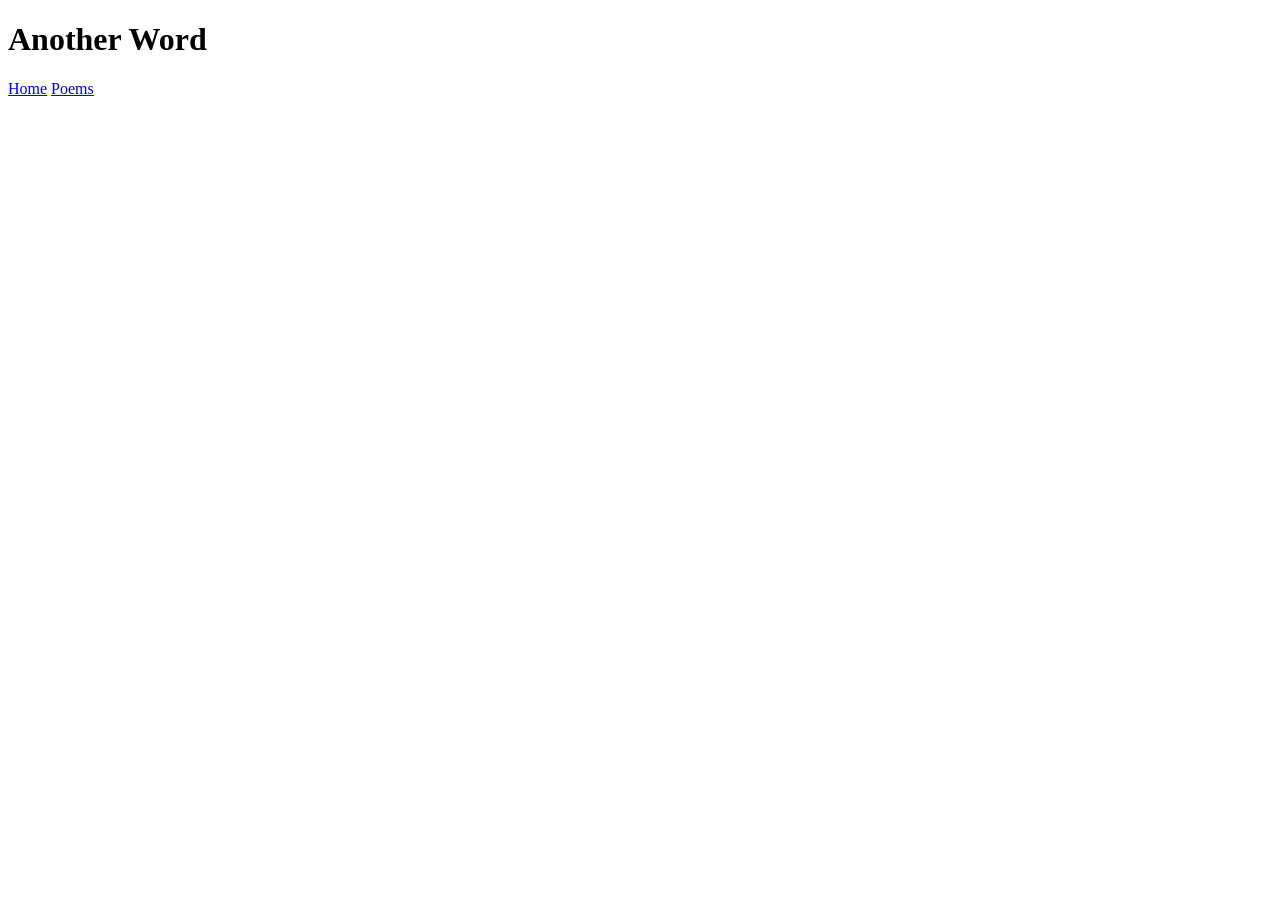
==== about.html @ 73b7e1db "Create about.html" ====
<!DOCTYPE html>
<html lang="en">
<head>
<meta charset="UTF-8">
<meta name="viewport" content="width=device-width, initial-scale=1.0">
<title>Another Word — About</title>
<link rel="stylesheet" href="assets/css/style.css">
</head>

<body>

<header class="navbar">
  <h1 class="logo">Another Word</h1>
  <nav>
    <a href="index.html">Home</a>
    <a href="poems.html">Poems</a>
  </nav>
</header>

<main class="container">
</main>

</body>
</html>
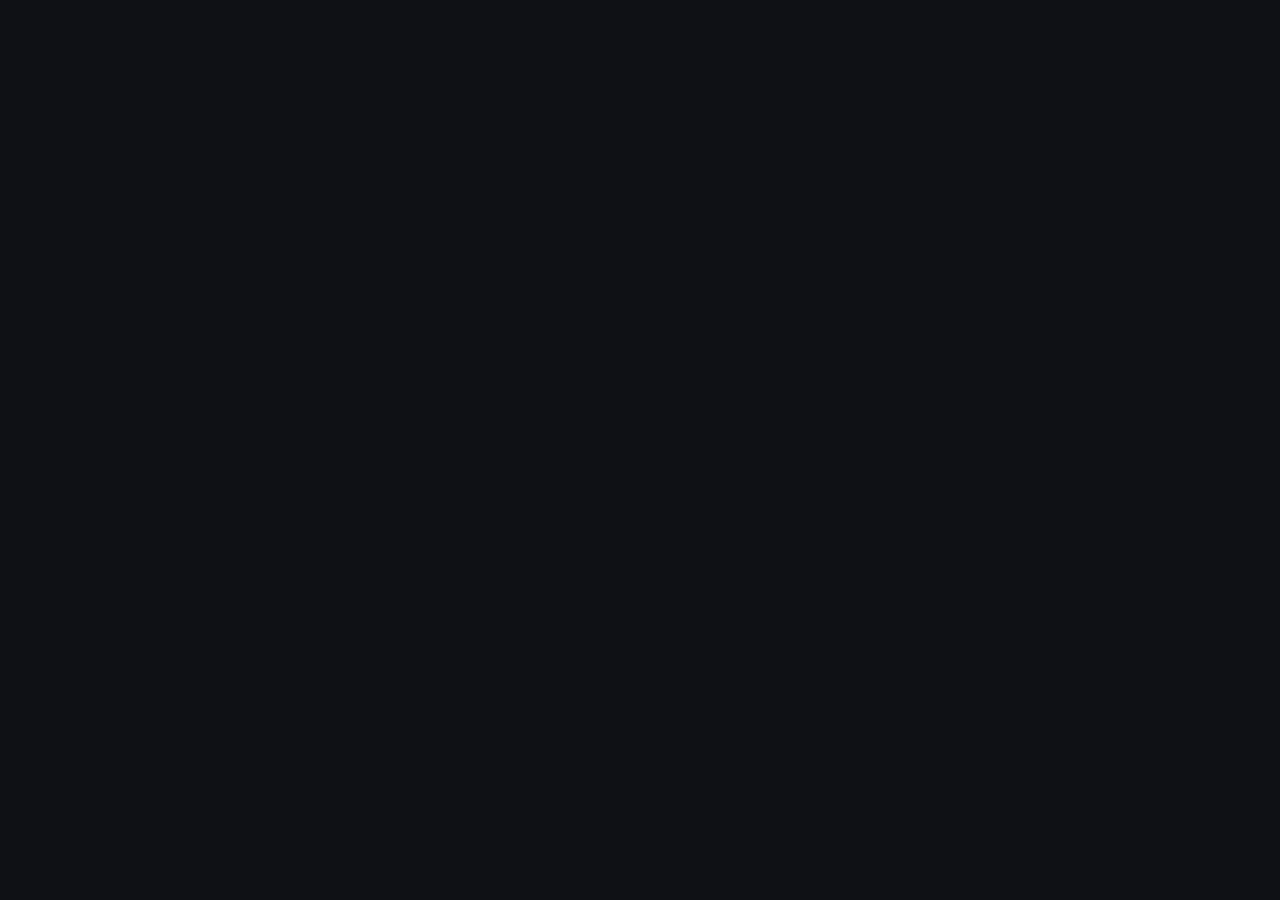
==== commit 1bf1e712: "Update about.html" ====
--- a/about.html
+++ b/about.html
@@ -3,8 +3,8 @@
 <head>
 <meta charset="UTF-8">
 <meta name="viewport" content="width=device-width, initial-scale=1.0">
-<title>Another Word — About</title>
-<link rel="stylesheet" href="assets/css/style.css">
+<title>About</title>
+<link rel="stylesheet" href="style.css">
 </head>
 
 <body>
--- a/style.css
+++ b/style.css
@@ -0,0 +1,141 @@
+:root {
+  --bg: #0f1115;
+  --surface: #171a21;
+  --text: #e6e9ef;
+  --muted: #9aa3b2;
+  --accent: #7aa2f7;
+  --soft: #2a2f3a;
+}
+
+* {
+  margin: 0;
+  padding: 0;
+  box-sizing: border-box;
+}
+
+body {
+  background: var(--bg);
+  color: var(--text);
+  font-family: Inter, sans-serif;
+  opacity: 0;
+  transition: opacity 0.4s ease;
+}
+
+body.fade-in {
+  opacity: 1;
+}
+
+body.fade-out {
+  opacity: 0;
+}
+
+/* NAV */
+.navbar {
+  display: flex;
+  justify-content: space-between;
+  padding: 1.5rem 2rem;
+}
+
+.logo {
+  font-family: serif;
+}
+
+nav a {
+  margin-left: 1.5rem;
+  color: var(--muted);
+  text-decoration: none;
+}
+
+nav a:hover {
+  color: var(--text);
+}
+
+/* LAYOUT */
+.container {
+  max-width: 900px;
+  margin: 4rem auto;
+  padding: 0 1rem;
+}
+
+.carousel {
+  display: flex;
+  gap: 1rem;
+  overflow-x: auto;
+  padding: 2rem;
+}
+
+.list-section {
+  padding: 2rem;
+}
+
+.grid {
+  display: grid;
+  gap: 1rem;
+}
+
+/* CARD */
+.card {
+  background: var(--surface);
+  padding: 1.2rem;
+  border-radius: 10px;
+  cursor: pointer;
+  transition: background 0.25s;
+}
+
+.card:hover {
+  background: var(--soft);
+}
+
+/* SEARCH */
+.search {
+  margin-bottom: 1rem;
+  width: 100%;
+  padding: 0.7rem;
+  background: var(--surface);
+  border: none;
+  color: var(--text);
+}
+
+/* TAGS */
+#tags {
+  margin-bottom: 1rem;
+}
+
+#tags button {
+  margin-right: 0.5rem;
+  margin-bottom: 0.5rem;
+  background: var(--surface);
+  border: none;
+  padding: 0.5rem 0.8rem;
+  color: var(--muted);
+  cursor: pointer;
+}
+
+#tags button:hover {
+  color: var(--text);
+}
+
+/* POEM */
+.poem-container {
+  max-width: 600px;
+  margin: 6rem auto;
+  padding: 0 1rem;
+}
+
+.poem-container h1 {
+  margin-bottom: 2rem;
+  font-family: serif;
+}
+
+.poem-container p {
+  color: var(--muted);
+  line-height: 1.8;
+}
+
+/* AUTHOR */
+.author {
+  max-width: 600px;
+  margin: 4rem auto;
+  text-align: center;
+  color: var(--muted);
+}
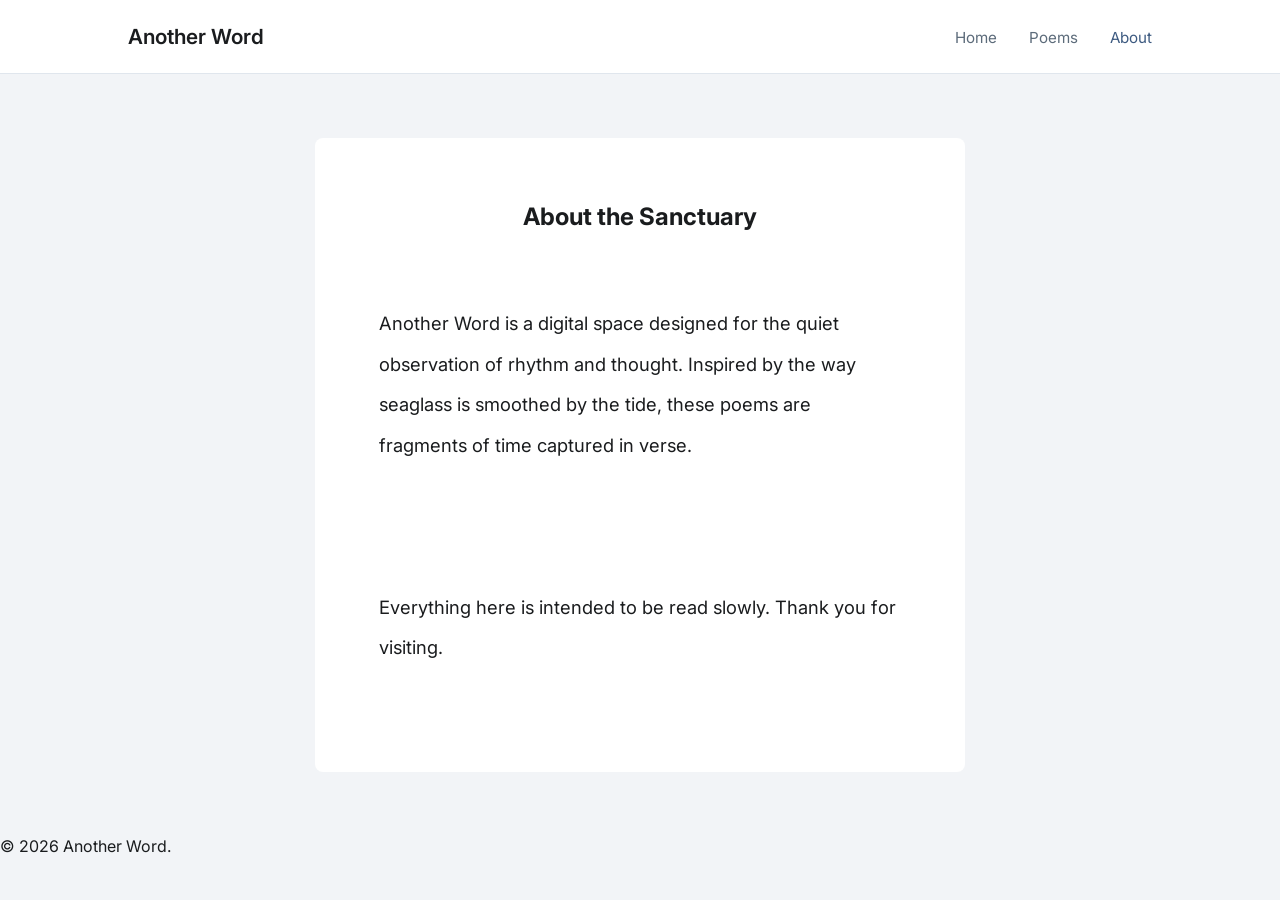
==== commit f2e661d1: "Update about.html" ====
--- a/about.html
+++ b/about.html
@@ -1,24 +1,39 @@
 <!DOCTYPE html>
 <html lang="en">
 <head>
-<meta charset="UTF-8">
-<meta name="viewport" content="width=device-width, initial-scale=1.0">
-<title>About</title>
-<link rel="stylesheet" href="style.css">
+    <meta charset="UTF-8">
+    <meta name="viewport" content="width=device-width, initial-scale=1.0">
+    <title>About | Another Word</title>
+    <link rel="stylesheet" href="style.css">
+    <link href="https://fonts.googleapis.com/css2?family=Inter:wght@300;400;600&display=swap" rel="stylesheet">
 </head>
+<body class="fade-in">
+    <header>
+        <nav class="navbar">
+            <div class="logo"><a href="index.html">Another Word</a></div>
+            <ul class="nav-links">
+                <li><a href="index.html">Home</a></li>
+                <li><a href="poems.html">Poems</a></li>
+                <li><a href="about.html" class="active">About</a></li>
+            </ul>
+        </nav>
+    </header>
 
-<body>
+    <main class="container">
+        <section class="poem-view"> <h1 style="text-align: center; margin-bottom: 2rem;">About the Sanctuary</h1>
+            <div class="poem-body">
+                <p>Another Word is a digital space designed for the quiet observation of rhythm and thought. Inspired by the way seaglass is smoothed by the tide, these poems are fragments of time captured in verse.</p>
+                <br>
+                <p>Everything here is intended to be read slowly. Thank you for visiting.</p>
+            </div>
+        </article>
+    </main>
 
-<header class="navbar">
-  <h1 class="logo">Another Word</h1>
-  <nav>
-    <a href="index.html">Home</a>
-    <a href="poems.html">Poems</a>
-  </nav>
-</header>
+    <footer>
+        <p>&copy; 2026 Another Word.</p>
+    </footer>
 
-<main class="container">
-</main>
-
+    <script src="data.js"></script>
+    <script src="main.js"></script>
 </body>
 </html>
--- a/style.css
+++ b/style.css
@@ -1,141 +1,111 @@
 :root {
-  --bg: #0f1115;
-  --surface: #171a21;
-  --text: #e6e9ef;
-  --muted: #9aa3b2;
-  --accent: #7aa2f7;
-  --soft: #2a2f3a;
+  --bg: #f2f4f7;         /* Very soft blue-grey wash */
+  --surface: #ffffff;    /* Pure white */
+  --text: #1a1c1e;       /* Almost black for high readability */
+  --muted: #5c6b7a;      /* Muted steel blue */
+  --accent: #3d5a80;     /* Gentle deep denim blue */
+  --soft: #e0e6ed;       /* Light blue-grey borders */
+  --shadow: rgba(0, 0, 0, 0.06);
 }
 
-* {
-  margin: 0;
-  padding: 0;
-  box-sizing: border-box;
-}
+* { margin: 0; padding: 0; box-sizing: border-box; }
 
 body {
   background: var(--bg);
   color: var(--text);
-  font-family: Inter, sans-serif;
+  font-family: 'Inter', sans-serif;
   opacity: 0;
-  transition: opacity 0.4s ease;
+  transition: opacity 0.6s ease-in-out;
+  -webkit-font-smoothing: antialiased;
 }
 
-body.fade-in {
-  opacity: 1;
+body.fade-in { opacity: 1; }
+body.fade-out { opacity: 0; }
+
+/* Navigation */
+header {
+  background: var(--surface);
+  border-bottom: 1px solid var(--soft);
+  position: sticky;
+  top: 0;
+  z-index: 100;
 }
 
-body.fade-out {
-  opacity: 0;
-}
-
-/* NAV */
 .navbar {
   display: flex;
   justify-content: space-between;
-  padding: 1.5rem 2rem;
+  align-items: center;
+  padding: 1.5rem 10%;
 }
 
-.logo {
-  font-family: serif;
+.logo a {
+  text-decoration: none;
+  font-weight: 600;
+  font-size: 1.3rem;
+  color: var(--text); /* Black logo for contrast */
 }
 
-nav a {
-  margin-left: 1.5rem;
+.nav-links { list-style: none; display: flex; gap: 2rem; }
+.nav-links a {
+  text-decoration: none;
   color: var(--muted);
-  text-decoration: none;
+  font-size: 0.95rem;
+  transition: color 0.3s;
 }
 
-nav a:hover {
+.nav-links a:hover, .nav-links a.active { color: var(--accent); }
+
+/* Layout & Containers */
+.container { max-width: 1000px; margin: 4rem auto; padding: 0 2rem; }
+
+.hero h1 {
+  font-size: 2.5rem;
+  font-weight: 300;
   color: var(--text);
+  line-height: 1.2;
+  margin-bottom: 4rem;
 }
 
-/* LAYOUT */
-.container {
-  max-width: 900px;
-  margin: 4rem auto;
-  padding: 0 1rem;
+/* Cards & Grid */
+.grid {
+  display: grid;
+  grid-template-columns: repeat(auto-fill, minmax(280px, 1fr));
+  gap: 2rem;
 }
 
-.carousel {
-  display: flex;
-  gap: 1rem;
-  overflow-x: auto;
-  padding: 2rem;
-}
-
-.list-section {
-  padding: 2rem;
-}
-
-.grid {
-  display: grid;
-  gap: 1rem;
-}
-
-/* CARD */
 .card {
   background: var(--surface);
-  padding: 1.2rem;
-  border-radius: 10px;
+  padding: 2.5rem;
+  border-radius: 12px;
   cursor: pointer;
-  transition: background 0.25s;
+  border: 1px solid var(--soft);
+  box-shadow: 0 4px 12px var(--shadow);
+  transition: transform 0.3s ease, box-shadow 0.3s ease;
 }
 
 .card:hover {
-  background: var(--soft);
+  transform: translateY(-5px);
+  box-shadow: 0 12px 24px rgba(0, 0, 0, 0.1);
 }
 
-/* SEARCH */
-.search {
-  margin-bottom: 1rem;
-  width: 100%;
-  padding: 0.7rem;
+.card-date { display: block; font-size: 0.7rem; color: var(--muted); margin-bottom: 0.5rem; text-transform: uppercase; }
+.card-title { color: var(--accent); margin-bottom: 0.8rem; font-weight: 600; }
+.card-snippet { font-size: 0.9rem; color: var(--muted); line-height: 1.5; }
+
+/* Poem View */
+.poem-view {
+  max-width: 650px;
+  margin: 0 auto;
+  padding: 4rem;
   background: var(--surface);
-  border: none;
-  color: var(--text);
+  border-radius: 8px;
 }
 
-/* TAGS */
-#tags {
-  margin-bottom: 1rem;
+.poem-body { line-height: 2.2; font-size: 1.15rem; white-space: pre-line; }
+
+/* Mobile */
+@media (max-width: 768px) {
+  .navbar { flex-direction: column; gap: 1rem; }
+  .grid { grid-template-columns: 1fr; }
+  .poem-view { padding: 2rem 1rem; background: transparent; }
 }
-
-#tags button {
-  margin-right: 0.5rem;
-  margin-bottom: 0.5rem;
-  background: var(--surface);
-  border: none;
-  padding: 0.5rem 0.8rem;
-  color: var(--muted);
-  cursor: pointer;
-}
-
-#tags button:hover {
-  color: var(--text);
-}
-
-/* POEM */
-.poem-container {
-  max-width: 600px;
-  margin: 6rem auto;
-  padding: 0 1rem;
-}
-
-.poem-container h1 {
-  margin-bottom: 2rem;
-  font-family: serif;
-}
-
-.poem-container p {
-  color: var(--muted);
-  line-height: 1.8;
-}
-
-/* AUTHOR */
-.author {
-  max-width: 600px;
-  margin: 4rem auto;
-  text-align: center;
-  color: var(--muted);
-}
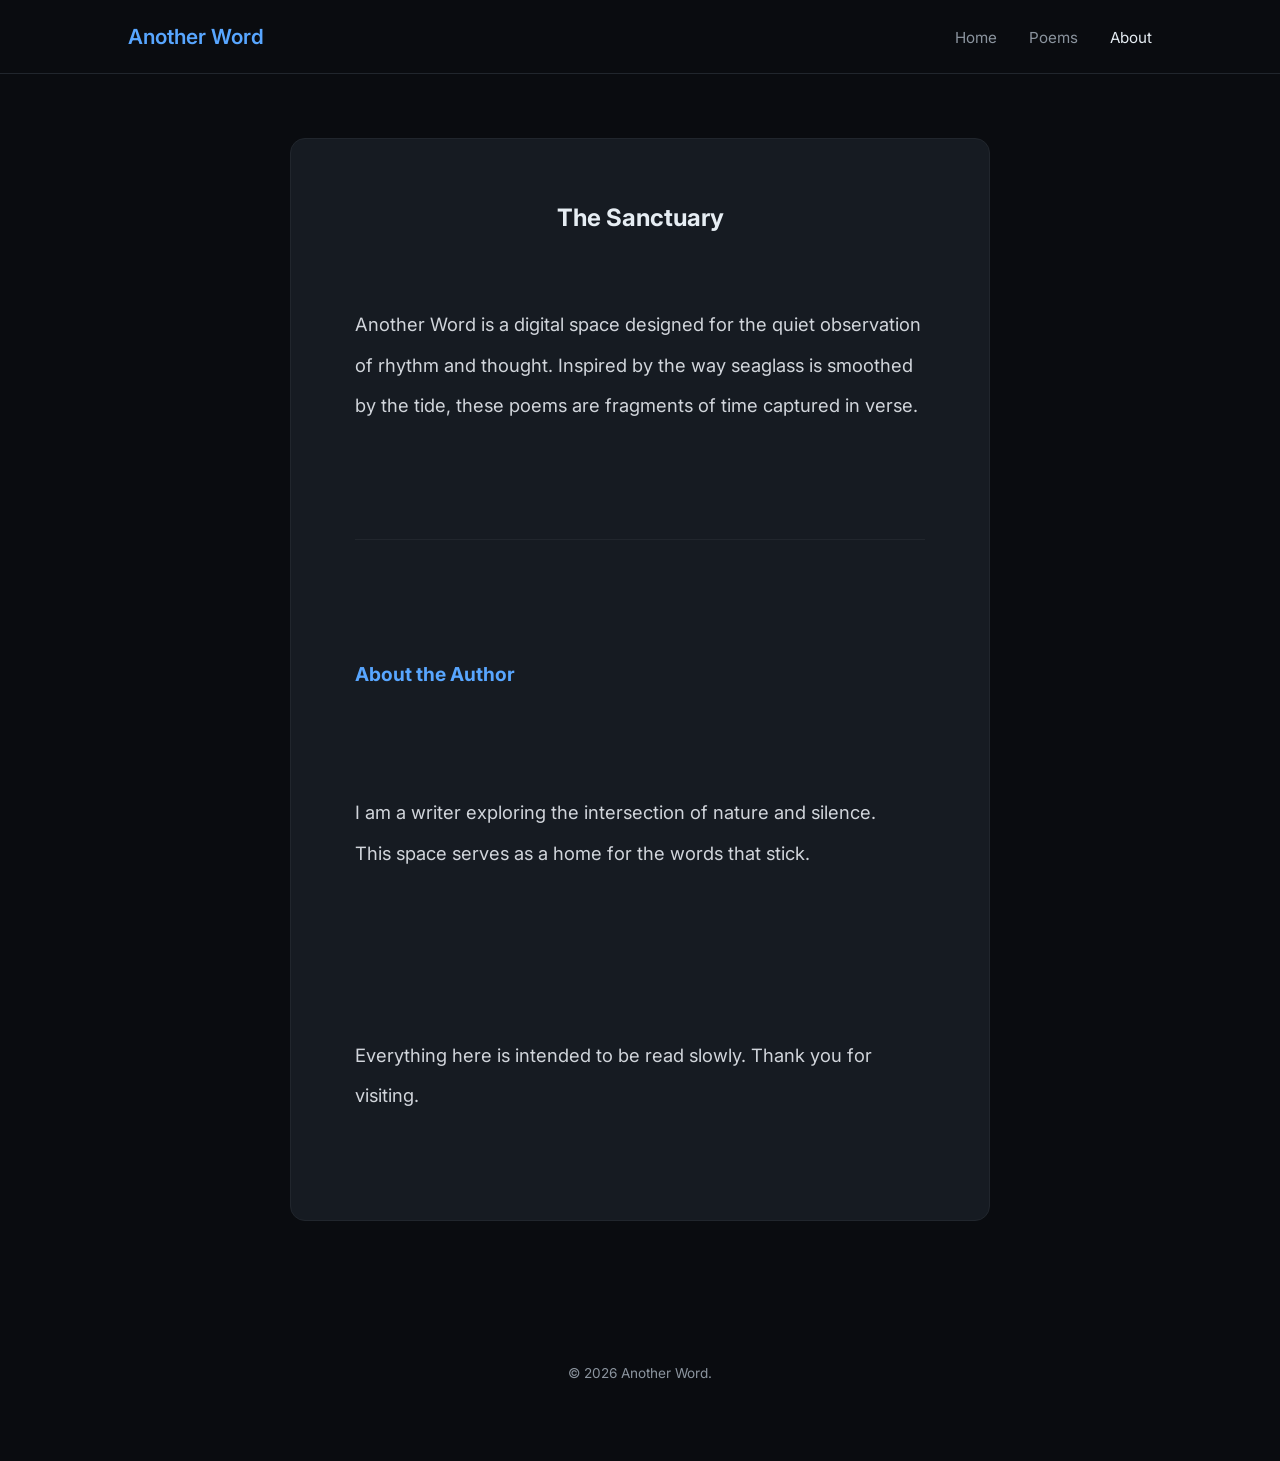
==== commit df81fc65: "Update about.html" ====
--- a/about.html
+++ b/about.html
@@ -20,14 +20,23 @@
     </header>
 
     <main class="container">
-        <section class="poem-view"> <h1 style="text-align: center; margin-bottom: 2rem;">About the Sanctuary</h1>
+        <section class="poem-view"> 
+            <h1 style="text-align: center; margin-bottom: 2rem;">The Sanctuary</h1>
             <div class="poem-body">
                 <p>Another Word is a digital space designed for the quiet observation of rhythm and thought. Inspired by the way seaglass is smoothed by the tide, these poems are fragments of time captured in verse.</p>
+                
+                <hr style="border: 0; border-top: 1px solid var(--soft); margin: 2rem 0;">
+
+                <h2 style="color: var(--accent); font-size: 1.2rem; margin-bottom: 1rem;">About the Author</h2>
+                <p id="author-blurb">
+                    I am a writer exploring the intersection of nature and silence. 
+                    This space serves as a home for the words that stick.
+                </p>
+                
                 <br>
                 <p>Everything here is intended to be read slowly. Thank you for visiting.</p>
             </div>
-        </article>
-    </main>
+        </section> </main>
 
     <footer>
         <p>&copy; 2026 Another Word.</p>
--- a/style.css
+++ b/style.css
@@ -1,11 +1,12 @@
 :root {
-  --bg: #f2f4f7;         /* Very soft blue-grey wash */
-  --surface: #ffffff;    /* Pure white */
-  --text: #1a1c1e;       /* Almost black for high readability */
-  --muted: #5c6b7a;      /* Muted steel blue */
-  --accent: #3d5a80;     /* Gentle deep denim blue */
-  --soft: #e0e6ed;       /* Light blue-grey borders */
-  --shadow: rgba(0, 0, 0, 0.06);
+  /* Midnight Palette */
+  --bg: #0a0c10;         /* Deep Black-Blue */
+  --surface: #161b22;    /* Dark Navy for cards/sections */
+  --text: #e6edf3;       /* Bright off-white for contrast */
+  --muted: #8b949e;      /* Soft grey-blue */
+  --accent: #58a6ff;     /* Gentle glowing blue */
+  --soft: #21262d;       /* Subtle borders */
+  --shadow: rgba(0, 0, 0, 0.4);
 }
 
 * { margin: 0; padding: 0; box-sizing: border-box; }
@@ -24,7 +25,7 @@
 
 /* Navigation */
 header {
-  background: var(--surface);
+  background: var(--bg); /* Keep header dark */
   border-bottom: 1px solid var(--soft);
   position: sticky;
   top: 0;
@@ -42,7 +43,7 @@
   text-decoration: none;
   font-weight: 600;
   font-size: 1.3rem;
-  color: var(--text); /* Black logo for contrast */
+  color: var(--accent); /* Logo glows in blue */
 }
 
 .nav-links { list-style: none; display: flex; gap: 2rem; }
@@ -53,7 +54,7 @@
   transition: color 0.3s;
 }
 
-.nav-links a:hover, .nav-links a.active { color: var(--accent); }
+.nav-links a:hover, .nav-links a.active { color: var(--text); }
 
 /* Layout & Containers */
 .container { max-width: 1000px; margin: 4rem auto; padding: 0 2rem; }
@@ -73,6 +74,7 @@
   gap: 2rem;
 }
 
+/* Gentle colored section background */
 .card {
   background: var(--surface);
   padding: 2.5rem;
@@ -80,32 +82,56 @@
   cursor: pointer;
   border: 1px solid var(--soft);
   box-shadow: 0 4px 12px var(--shadow);
-  transition: transform 0.3s ease, box-shadow 0.3s ease;
+  transition: transform 0.3s ease, background 0.3s ease;
 }
 
 .card:hover {
   transform: translateY(-5px);
-  box-shadow: 0 12px 24px rgba(0, 0, 0, 0.1);
+  background: #1c2128; /* Slightly lighter on hover */
+  border-color: var(--accent);
 }
 
-.card-date { display: block; font-size: 0.7rem; color: var(--muted); margin-bottom: 0.5rem; text-transform: uppercase; }
+.card-date { display: block; font-size: 0.7rem; color: var(--muted); margin-bottom: 0.5rem; }
 .card-title { color: var(--accent); margin-bottom: 0.8rem; font-weight: 600; }
 .card-snippet { font-size: 0.9rem; color: var(--muted); line-height: 1.5; }
 
-/* Poem View */
+/* Poem View (The Gentle Background Section) */
 .poem-view {
-  max-width: 650px;
+  max-width: 700px;
   margin: 0 auto;
   padding: 4rem;
-  background: var(--surface);
-  border-radius: 8px;
+  background: var(--surface); /* Gentle dark blue background */
+  border-radius: 15px;
+  border: 1px solid var(--soft);
 }
 
-.poem-body { line-height: 2.2; font-size: 1.15rem; white-space: pre-line; }
+.poem-body { line-height: 2.2; font-size: 1.15rem; white-space: pre-line; color: #d1d5db; }
+
+/* Search Bar (Dark Mode) */
+.search {
+  width: 100%;
+  padding: 1rem 1.5rem;
+  background: var(--surface);
+  border: 1px solid var(--soft);
+  border-radius: 30px;
+  color: var(--text);
+  margin-bottom: 2rem;
+  outline: none;
+}
+
+.search:focus { border-color: var(--accent); }
+
+/* Footer */
+footer {
+  text-align: center;
+  padding: 5rem 0;
+  color: var(--muted);
+  font-size: 0.85rem;
+}
 
 /* Mobile */
 @media (max-width: 768px) {
   .navbar { flex-direction: column; gap: 1rem; }
   .grid { grid-template-columns: 1fr; }
-  .poem-view { padding: 2rem 1rem; background: transparent; }
+  .poem-view { padding: 2rem 1.5rem; }
 }
